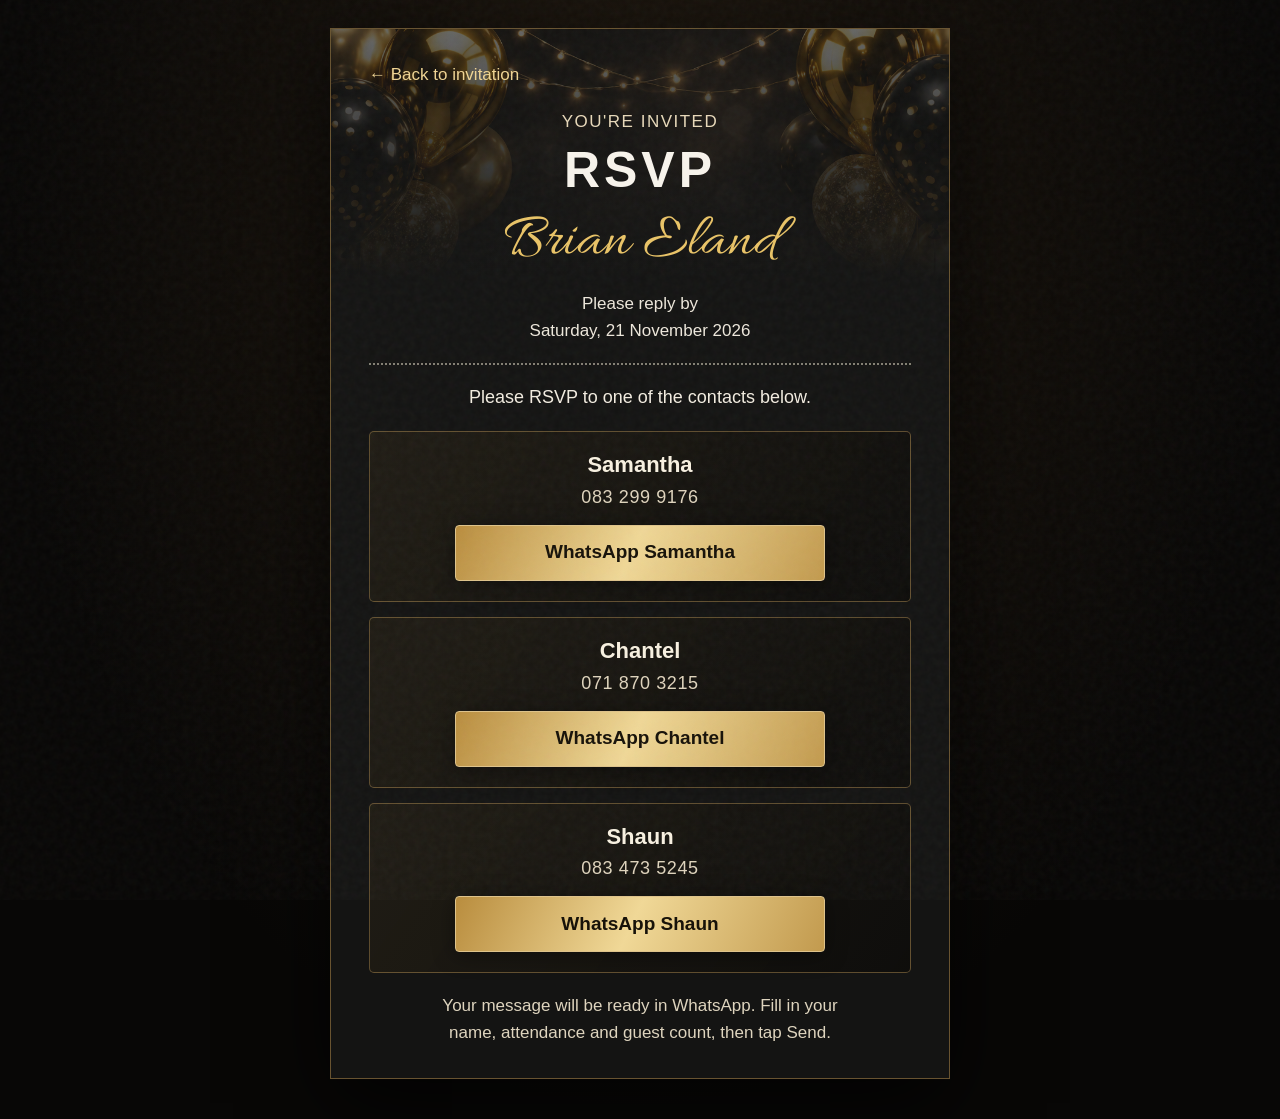
==== rsvp.html @ f73f11ce "Add RSVP page with three WhatsApp contacts" ====
<!doctype html>
<html lang="en">
<head><meta charset="utf-8"><meta name="viewport" content="width=device-width, initial-scale=1"><meta name="theme-color" content="#080706"><meta name="robots" content="noindex,nofollow"><meta name="description" content="RSVP to Brian's invitation."><title>RSVP | Brian Eland</title><link rel="preload" href="allura.ttf" as="font" type="font/ttf" crossorigin><link rel="stylesheet" href="style.css"><link rel="stylesheet" href="rsvp.css"></head>
<body class="rsvp-page"><div class="grain" aria-hidden="true"></div>
<main class="rsvp-main"><article class="rsvp-card" aria-labelledby="rsvpPageTitle">
<a class="rsvp-back" href="index.html#inviteTitle">&larr; Back to invitation</a>
<p class="rsvp-kicker">YOU'RE INVITED</p><h1 id="rsvpPageTitle">RSVP</h1><p class="rsvp-event">Brian Eland</p>
<p class="rsvp-deadline">Please reply by<br><time datetime="2026-11-21">Saturday, 21 November 2026</time></p>
<p class="rsvp-help">Please RSVP to one of the contacts below.</p>
<div class="rsvp-contact-list"><article class="rsvp-contact"><h2 class="rsvp-contact-name">Samantha</h2><span class="rsvp-contact-phone">083 299 9176</span><a class="whatsapp-button" href="https://wa.me/27832999176?text=Hi%20Samantha%2C%20I'd%20like%20to%20RSVP%20for%20Brian%20Eland's%2070th%20birthday%20on%205%20December%202026.%0A%0AName%3A%20%0AAttending%20(yes%2Fno)%3A%20%0ANumber%20attending%3A%20" target="_blank" rel="noopener noreferrer" aria-label="RSVP to Samantha on WhatsApp">WhatsApp Samantha</a></article>
<article class="rsvp-contact"><h2 class="rsvp-contact-name">Chantel</h2><span class="rsvp-contact-phone">071 870 3215</span><a class="whatsapp-button" href="https://wa.me/27718703215?text=Hi%20Chantel%2C%20I'd%20like%20to%20RSVP%20for%20Brian%20Eland's%2070th%20birthday%20on%205%20December%202026.%0A%0AName%3A%20%0AAttending%20(yes%2Fno)%3A%20%0ANumber%20attending%3A%20" target="_blank" rel="noopener noreferrer" aria-label="RSVP to Chantel on WhatsApp">WhatsApp Chantel</a></article>
<article class="rsvp-contact"><h2 class="rsvp-contact-name">Shaun</h2><span class="rsvp-contact-phone">083 473 5245</span><a class="whatsapp-button" href="https://wa.me/27834735245?text=Hi%20Shaun%2C%20I'd%20like%20to%20RSVP%20for%20Brian%20Eland's%2070th%20birthday%20on%205%20December%202026.%0A%0AName%3A%20%0AAttending%20(yes%2Fno)%3A%20%0ANumber%20attending%3A%20" target="_blank" rel="noopener noreferrer" aria-label="RSVP to Shaun on WhatsApp">WhatsApp Shaun</a></article></div>
<p class="rsvp-message-note">Your message will be ready in WhatsApp. Fill in your name, attendance and guest count, then tap Send.</p>
</article></main></body></html>
---- style.css ----
:root{color-scheme:dark;--paper:#f9f6ef;--muted:#dad1bd;--gold:#e9d39e;--line:#806f46;--seal-size:clamp(76px,13vw,108px)}
*{box-sizing:border-box}html{scroll-behavior:auto}body{margin:0;background:#050608;color:var(--paper);font:18px/1.55 Arial,Helvetica,sans-serif;overflow-x:hidden}.opening-active{overflow:hidden}button,a{-webkit-tap-highlight-color:transparent}button{font:inherit;cursor:pointer}a{color:inherit}button:focus-visible,a:focus-visible,[role=button]:focus-visible{outline:3px solid #fff2d4;outline-offset:7px}[hidden]{display:none!important}.grain{position:fixed;inset:0;z-index:30;pointer-events:none;opacity:.09;background-image:url("data:image/svg+xml,%3Csvg viewBox='0 0 160 160' xmlns='http://www.w3.org/2000/svg'%3E%3Cfilter id='n'%3E%3CfeTurbulence type='fractalNoise' baseFrequency='.85' numOctaves='3' stitchTiles='stitch'/%3E%3C/filter%3E%3Crect width='100%25' height='100%25' filter='url(%23n)' opacity='.45'/%3E%3C/svg%3E")}
/* Keep the floating stationery and wax-seal reveal. */
.opening{position:fixed;inset:0;z-index:40;display:flex;flex-direction:column;align-items:center;justify-content:center;gap:clamp(48px,9vh,95px);background:radial-gradient(ellipse at 50% 45%,#3b2e1077,transparent 58%),#030405;overflow:hidden;transition:opacity .65s ease}.opening.gone{opacity:0;pointer-events:none}.envelope-scene{position:relative;width:min(88vw,800px,100svh);aspect-ratio:1.65;perspective:1300px;cursor:pointer;filter:drop-shadow(0 36px 35px #000000cc);animation:envelope-float 5s ease-in-out infinite}.envelope-scene.is-hovered{filter:drop-shadow(0 45px 34px #000000cc) drop-shadow(0 0 17px #c8aa6438)}
@keyframes envelope-float{50%{transform:translateY(-14px) rotate(-1deg)}}
.envelope{position:absolute;inset:0;border:1px solid #71613c;background:linear-gradient(145deg,#1b1914,#050608 75%);box-shadow:inset 0 0 0 5px #0e0c09,inset 0 0 0 6px #c8aa6440;transform:translate3d(0,var(--lift-y,0),0) rotateX(var(--tilt-x,0)) rotateY(var(--tilt-y,0));transition:transform .35s cubic-bezier(.2,.8,.2,1)}.envelope:before,.envelope:after{content:"";position:absolute;inset:12px;border:1px solid #c8aa6438;pointer-events:none}.envelope:after{inset:22px;border-color:#c8aa6414}.flap{position:absolute;top:-1px;left:-1px;width:calc(100% + 2px);height:57%;transform-origin:top center;transform-style:preserve-3d;z-index:5;clip-path:polygon(0 0,100% 0,50% 100%);background:linear-gradient(170deg,#302b20,#0e0d0a 70%);border-top:1px solid #947f4d;transition:transform 1.5s cubic-bezier(.2,.8,.16,1),z-index 0s .6s}.front-left,.front-right{position:absolute;bottom:0;width:50%;height:100%;z-index:6;background:linear-gradient(140deg,#1c1a14,#030405);border-top:1px solid #c8aa6448}.front-left{left:0;clip-path:polygon(0 0,100% 53%,100% 100%,0 100%)}.front-right{right:0;clip-path:polygon(0 53%,100% 0,100% 100%,0 100%)}.letter-slip{position:absolute;left:10%;bottom:8%;width:80%;height:82%;z-index:2;display:flex;flex-direction:column;justify-content:flex-start;align-items:center;padding:10% 5%;gap:18px;background:linear-gradient(100deg,#c3b9a0,#f6f2e8 15%,#e5dcc8 82%,#b4a789);color:#392e15;box-shadow:0 0 0 1px #b4a175,0 18px 18px #00000066;transition:transform 1.65s cubic-bezier(.18,.8,.2,1) .65s;font-family:Georgia,serif}.letter-slip span{font-size:clamp(.55rem,1.6vw,.8rem);letter-spacing:.17em}.letter-slip strong{font-weight:400;font-size:clamp(2rem,6vw,4rem);letter-spacing:.08em}.letter-slip small{font-size:clamp(.7rem,2vw,1rem);font-style:italic}
.seal,.seal-piece{position:absolute;left:50%;top:48%;transform:translate(-50%,-50%);width:var(--seal-size);height:var(--seal-size);display:grid;place-items:center;border-radius:50%;border:3px solid #30250a;background:radial-gradient(circle at 35% 28%,#c5a14d,#87671b 43%,#46340a 75%);color:#fff4db;box-shadow:0 3px 1px #0f0e0b,0 7px 11px #000000aa,inset 0 0 0 3px #f8eac838;font:clamp(1.2rem,3vw,1.7rem) Georgia,serif;pointer-events:none}.seal{z-index:9}.seal:after{content:"";position:absolute;inset:7px;border:1px dashed #f8eac873;border-radius:50%}.seal-piece{z-index:10;opacity:0}.seal-piece.left{clip-path:polygon(0 0,58% 0,43% 30%,55% 50%,41% 72%,50% 100%,0 100%);--split-x:-110px;--split-y:70px;--split-angle:-48deg}.seal-piece.right{clip-path:polygon(58% 0,100% 0,100% 100%,50% 100%,41% 72%,55% 50%,43% 30%);--split-x:110px;--split-y:95px;--split-angle:52deg}.envelope-scene.cutting{animation:guest-camera 4.7s cubic-bezier(.2,.7,.2,1) forwards}@keyframes guest-camera{0%{transform:scale(1)}28%{transform:scale(1.1) rotate(-2deg)}62%{transform:scale(1.2) translateY(8%)}100%{transform:scale(1.3) translateY(12%)}}.cutting .seal{animation:seal-impact .25s 1.05s forwards}@keyframes seal-impact{0%{opacity:1;transform:translate(-50%,-50%) scale(1)}40%{opacity:1;transform:translate(-50%,-50%) scale(1.18)}100%{opacity:0}}.cutting .seal-piece{animation:seal-split 1.3s 1.12s ease-out both}@keyframes seal-split{0%{opacity:0;transform:translate(-50%,-50%)}8%{opacity:1}65%{opacity:1}100%{opacity:0;transform:translate(calc(-50% + var(--split-x)),calc(-50% + var(--split-y))) rotate(var(--split-angle))}}
.letter-opener{position:absolute;z-index:15;left:50%;top:48%;width:clamp(230px,48vw,440px);height:auto;aspect-ratio:380/70;transform-origin:0 50%;filter:drop-shadow(0 10px 8px #00000099);pointer-events:none;opacity:0}.letter-opener svg{display:block;width:100%;height:100%;overflow:visible}.cutting .letter-opener{animation:blade-sweep 2.5s cubic-bezier(.36,.05,.32,1) both}@keyframes blade-sweep{0%{opacity:0;transform:translate(45vw,-40vh) rotate(-48deg)}16%{opacity:1}42%{opacity:1;transform:translate(0,-50%) rotate(-32deg)}54%{opacity:1;transform:translate(-22px,0) rotate(-26deg)}76%{opacity:1}100%{opacity:0;transform:translate(-70vw,40vh) rotate(-12deg)}}.wax-fleck{position:absolute;z-index:12;left:50%;top:48%;width:16px;height:11px;background:#a27d28;border-radius:50%;opacity:0;pointer-events:none}.cutting .wax-fleck{animation:wax-fleck 1.45s 1.08s ease-out both}.cutting .wax-fleck.two,.cutting .wax-fleck.three{animation-delay:1.12s}.wax-fleck.one{--wx:-160px;--wy:-100px}.wax-fleck.two{--wx:170px;--wy:-80px}.wax-fleck.three{--wx:70px;--wy:150px}@keyframes wax-fleck{0%{opacity:0;transform:translate(0,0) scale(.35)}20%{opacity:1}100%{opacity:0;transform:translate(var(--wx),var(--wy)) rotate(100deg) scale(.6)}}.opened .flap{transform:rotateX(-168deg);z-index:1}.opened .letter-slip{transform:translateY(-72%) rotate(-3deg)}.open-button{border:1px solid #d5c08e;border-radius:4px;background:#f0dcae;color:#181510;font-size:19px;font-weight:600;padding:14px 32px;min-height:54px;position:relative;z-index:20}.open-button:hover{background:#fff2d3}.opening.is-playing .open-button{opacity:0;pointer-events:none}

@font-face{font-family:Allura;src:url('allura.ttf') format('truetype');font-weight:400;font-style:normal;font-display:swap}
:root{--paper:#f6f3ec;--muted:#d4cbbb;--gold:#e5c06e;--line:#ac8950}
body{background:#080706;color:var(--paper)}
.opening{background:radial-gradient(ellipse at 50% 45%,#5a401c66,transparent 60%),#050504;isolation:isolate}
.opening:before{content:"";position:absolute;inset:0;z-index:-1;pointer-events:none;background:linear-gradient(#0007,#000b),url('balloons-gold.png') center top/cover no-repeat;opacity:.6}
.envelope{background:linear-gradient(145deg,#1a1813,#070706 75%);border-color:#94773c;box-shadow:inset 0 0 0 5px #11100d,inset 0 0 0 6px #bd955650}
.flap{background:linear-gradient(170deg,#2b261c,#0b0a08 70%);border-top-color:#ad8b4c}
.front-left,.front-right{background:linear-gradient(140deg,#1b1811,#050505)}
.seal,.seal-piece{background:radial-gradient(circle at 35% 28%,#efd692,#bd8d38 43%,#644619 78%);color:#31210a;border-color:#74501b;box-shadow:0 3px 1px #241b0b,0 7px 11px #000a,inset 0 0 0 3px #fff1bf66}
.seal:after{border-color:#67491f99}.open-button{background:linear-gradient(115deg,#b98d3e,#f0d897 48%,#c29a4e);color:#171209;border-color:#dec38b;box-shadow:0 3px 25px #0008;min-height:54px}.open-button:hover{background:#f6df9f}
main{min-height:100svh;padding:30px 20px 38px;background:radial-gradient(ellipse at 50% 30%,#49351c44,transparent 65%),#080706}
.invite{position:relative;isolation:isolate;width:min(100%,620px);margin:auto;padding:174px 49px 28px;background:#141413;box-shadow:0 24px 80px #000c,0 0 0 1px #b48d4c65;animation:arrive .7s ease both;text-align:center}
.invite:before{content:"";position:absolute;inset:0 0 auto;aspect-ratio:2/3;z-index:-2;pointer-events:none;background:url('balloons-gold.png') center top/100% auto no-repeat;mask-image:linear-gradient(#000 0%,#000 76%,transparent 100%)}
.invite:after{content:"";position:absolute;inset:0;z-index:-1;pointer-events:none;background:linear-gradient(transparent 60%,#14141399 100%)}
.party-heading p{margin:0}.join-us{font-size:13px;line-height:1.4;letter-spacing:2px;color:#f5f3ef;text-shadow:0 2px 12px #000}
h1{font-weight:700;line-height:1;margin:10px 0 0;position:relative;white-space:nowrap}
.age{display:inline-block;font-family:Arial,Helvetica,sans-serif;font-weight:800;font-size:165px;line-height:.95;letter-spacing:-8px;padding-right:5px;color:#e6c36f;background:#d4ac58 url('gold-glitter.svg') center/105px 105px;background-clip:text;-webkit-background-clip:text;-webkit-text-fill-color:transparent;filter:drop-shadow(0 2px 2px #0008)}
h1 sup{font-size:37px;font-weight:700;position:relative;vertical-align:top;top:8px;letter-spacing:-1px;margin-left:3px;color:#f9f9f7}
.party-title{display:block;font:700 37px/1.2 Arial,Helvetica,sans-serif;letter-spacing:4px;color:#fff;margin:7px -10px 0;text-shadow:0 2px 5px #000a}
.celebrating{font-size:12px;line-height:1.5;letter-spacing:2px;padding-top:12px;color:#e9e5dd}
.full-name{font:400 67px/1.1 Allura,'Brush Script MT',cursive;color:#eac467;text-shadow:0 2px 2px #000b;white-space:nowrap;padding:2px 0 12px;margin-inline:-18px!important}
.party-details{display:grid;grid-template-columns:.92fr 1.3fr;align-items:center;gap:20px;border-top:2px dotted #ded7c1b3;padding:18px 0 13px}
.date-block{border-right:1px dotted #d6c79fa6;padding:2px 20px 5px 0}.date-block time{display:flex;flex-direction:column;gap:3px}
.weekday{font-size:17px;letter-spacing:2px;line-height:1.6}.date-block strong{font-size:24px;letter-spacing:.8px;line-height:1.5}.year{font-size:19px;letter-spacing:3px}
.party-time{display:block;font:400 48px/1.05 Allura,'Brush Script MT',cursive;color:#efc96a}.venue{font-size:19px;line-height:1.45;margin:6px 0 0}.venue a{display:inline-flex;align-items:center;justify-content:center;min-height:48px;text-decoration:none}.venue a:hover{text-decoration:underline;text-underline-offset:5px}
.dress{padding:3px 0 17px;border-bottom:2px dotted #ded7c1b3}.dress p{margin:0}.detail-label{font-size:12px;letter-spacing:2px;color:#d6cfc0}.dress-name{font-size:20px;line-height:1.6}.dress-colours{font-size:17px;color:#ddd6c8;line-height:1.5}
.rsvp{padding-top:18px}h2{font:400 17px/1.5 Arial,Helvetica,sans-serif;margin:0;color:#eee8dc}h2 time{white-space:nowrap}.phone{display:inline-flex;align-items:center;justify-content:center;min-height:48px;font-size:25px;letter-spacing:2px;font-weight:600;text-decoration:none;color:#efd28b;margin-top:2px}.phone:hover{text-decoration:underline;text-underline-offset:6px}.sr-only{position:absolute;width:1px;height:1px;padding:0;margin:-1px;overflow:hidden;clip:rect(0,0,0,0);white-space:nowrap;border:0}
@keyframes arrive{from{opacity:0;transform:translateY(12px)}to{opacity:1;transform:none}}
@media(max-width:650px){main{padding:16px 12px 22px}.invite{padding:clamp(105px,26vw,155px) 29px 23px}.join-us{font-size:11px;letter-spacing:1.4px}.age{font-size:clamp(112px,28vw,155px);letter-spacing:-6px}h1 sup{font-size:29px;top:5px}.party-title{font-size:clamp(23px,6vw,34px);letter-spacing:2.5px;margin-top:8px}.celebrating{font-size:11px;padding-top:12px}.full-name{font-size:clamp(39px,10vw,61px);padding:4px 0 12px;margin-inline:-14px!important}.party-details{gap:13px;padding-top:16px;grid-template-columns:.92fr 1.3fr}.date-block{padding-right:13px}.weekday{font-size:14px;letter-spacing:1.2px}.date-block strong{font-size:18px;letter-spacing:.2px}.year{font-size:17px;letter-spacing:2px}.party-time{font-size:39px}.venue{font-size:17px;line-height:1.4;margin-top:5px}.dress-name{font-size:19px}.dress-colours{font-size:16px}.detail-label{font-size:11px}.dress{padding-bottom:14px}h2{font-size:16px}.rsvp{padding-top:13px}.phone{font-size:23px;letter-spacing:1.6px}.letter-slip{gap:10px}.envelope-scene{width:min(90vw,105svh)}}
@media(max-width:350px){.invite{padding-inline:22px}.full-name{font-size:36px}.join-us{font-size:10px}.party-title{font-size:22px}.party-details{gap:10px}.date-block{padding-right:10px}.weekday{font-size:13px}.date-block strong{font-size:16px}.venue{font-size:16px}h2{font-size:15px}}
@media(prefers-reduced-motion:reduce){*,*:before,*:after{animation:none!important;transition:none!important}.letter-opener,.seal-piece,.wax-fleck{display:none!important}.invite{opacity:1;transform:none}}

/* Separate the original balloon artwork into moving corners and a still centre. */
.invite:before{display:none}
.celebration-art{position:absolute;inset:0 0 auto;aspect-ratio:2/3;z-index:-2;pointer-events:none;overflow:hidden;mask-image:linear-gradient(#000 0%,#000 76%,transparent 100%)}
.art-base,.balloon-group{position:absolute;inset:0;background:url('balloons-gold.png') center top/100% auto no-repeat}
.art-base{mask-image:linear-gradient(90deg,transparent 27%,#000 33%,#000 67%,transparent 73%),linear-gradient(transparent 27%,#000 35%);mask-composite:add}
.balloon-group{will-change:transform}
.balloons-left{clip-path:polygon(0 0,39% 0,36% 45%,0 48%);transform-origin:17% 8%;animation:balloon-sway-left 7.4s ease-in-out infinite}
.balloons-right{clip-path:polygon(61% 0,100% 0,100% 48%,64% 45%);transform-origin:84% 7%;animation:balloon-sway-right 8.7s -2.4s ease-in-out infinite}
@keyframes balloon-sway-left{0%,100%{transform:translate3d(-1px,2px,0) rotate(-.8deg)}50%{transform:translate3d(4px,-7px,0) rotate(1.1deg)}}
@keyframes balloon-sway-right{0%,100%{transform:translate3d(1px,-2px,0) rotate(.8deg)}50%{transform:translate3d(-4px,6px,0) rotate(-1.1deg)}}
.fairy-lights{position:absolute;inset:0;pointer-events:none}
.fairy-lights i{position:absolute;left:var(--x);top:var(--y);width:4px;height:4px;border-radius:50%;background:#fff7d9;box-shadow:0 0 8px 3px #fbd27c80,0 0 19px 8px #dca83f24;animation:fairy-twinkle 3.7s var(--delay) ease-in-out infinite}
@keyframes fairy-twinkle{0%,100%{opacity:.3;transform:scale(.8)}50%{opacity:.9;transform:scale(1.3)}}
.opening:before{animation:opening-glow 9s ease-in-out infinite}
@keyframes opening-glow{0%,100%{opacity:.42}50%{opacity:.65}}
.seal:before{content:"";position:absolute;inset:-13px;border-radius:50%;background:radial-gradient(circle,transparent 48%,#e9be632a 65%,transparent 74%);animation:seal-halo 4.8s ease-in-out infinite}
@keyframes seal-halo{0%,100%{opacity:.4;transform:scale(.95)}50%{opacity:.9;transform:scale(1.14)}}
.age{background-image:linear-gradient(115deg,transparent 34%,#fff4c5b3 49%,transparent 64%),url('gold-glitter.svg');background-size:280% 100%,105px 105px;background-position:160% 0,0 0;animation:gold-sheen 7.5s ease-in-out infinite}
@keyframes gold-sheen{0%,30%{background-position:160% 0,0 0}65%,100%{background-position:-90% 0,0 0}}
.invitation-open .join-us{animation:soft-premiere 1s .08s ease both}
.invitation-open h1{animation:number-premiere 1.55s cubic-bezier(.16,.8,.2,1) both}
.invitation-open .full-name{animation:soft-premiere 1.3s .28s ease both}
.invitation-open .celebrating{animation:soft-premiere 1s .2s ease both}
.invitation-open .party-details{animation:soft-premiere 1.15s .45s ease both}
.invitation-open .dress{animation:soft-premiere 1.15s .6s ease both}
.invitation-open .rsvp{animation:soft-premiere 1.15s .75s ease both}
.intro-complete .join-us,.intro-complete h1,.intro-complete .full-name,.intro-complete .celebrating,.intro-complete .party-details,.intro-complete .dress,.intro-complete .rsvp{animation:none!important}
@keyframes number-premiere{from{opacity:0;transform:translateY(22px) scale(1.16)}to{opacity:1;transform:none}}
@keyframes soft-premiere{from{opacity:0;transform:translateY(16px)}to{opacity:1;transform:none}}
#goldDust{position:fixed;inset:0;z-index:45;width:100%;height:100%;pointer-events:none;opacity:.85}
.motion-control{position:fixed;z-index:70;right:max(12px,env(safe-area-inset-right));bottom:max(12px,env(safe-area-inset-bottom));min-height:44px;padding:9px 15px;font:15px/1.4 Arial,Helvetica,sans-serif;color:#f0d594;background:#0d0c09ed;border:1px solid #b7924a80;border-radius:4px;box-shadow:0 3px 15px #0007}
.motion-control:hover{background:#282014}.motion-paused *,.motion-paused *:before,.motion-paused *:after{animation:none!important;transition:none!important}.motion-paused #goldDust{display:none}
@media(max-width:650px){main{padding-bottom:70px}.motion-control{font-size:14px;padding:9px 12px}}
@media(prefers-reduced-motion:reduce){#goldDust,.motion-control{display:none!important}.balloon-group{will-change:auto}.invite h1,.invite .join-us,.invite .full-name,.invite .celebrating,.invite .party-details,.invite .dress,.invite .rsvp{animation:none!important;opacity:1;transform:none}}

.countdown{padding:17px 0 19px;border-bottom:2px dotted #ded7c1b3}
.countdown-label{margin:0 0 12px;font:12px/1.6 Arial,Helvetica,sans-serif;letter-spacing:1.8px;color:#e6d4ab}
.countdown-numbers{display:grid;grid-template-columns:repeat(4,minmax(0,1fr));gap:10px;max-width:400px;margin:auto}
.countdown-numbers span{display:flex;flex-direction:column;gap:5px;padding:8px 3px 6px;background:#0a090680;border:1px solid #ad8b4a66;border-radius:3px}
.countdown-numbers strong{font:400 36px/1.1 Georgia,serif;font-variant-numeric:tabular-nums;color:#f0d38b}
.countdown-numbers small{font:11px/1.5 Arial,Helvetica,sans-serif;letter-spacing:1px;color:#ece5d5}
@media(max-width:650px){.countdown{padding:15px 0 17px}.countdown-label{font-size:10px;letter-spacing:1.2px}.countdown-numbers{gap:7px}.countdown-numbers strong{font-size:29px}.countdown-numbers small{font-size:9px;letter-spacing:.6px}}
---- rsvp.css ----
.rsvp-button,.whatsapp-button{display:inline-flex;align-items:center;justify-content:center;gap:10px;min-height:56px;padding:13px 24px;border:1px solid #dec38b;border-radius:4px;background:linear-gradient(115deg,#b98d3e,#f0d897 48%,#c29a4e);color:#171209;font:600 19px/1.4 Arial,Helvetica,sans-serif;text-align:center;text-decoration:none;box-shadow:0 3px 22px #0006}
.rsvp-button{min-width:190px;margin-top:16px}
.rsvp-button:hover,.whatsapp-button:hover{background:#f6df9f}
.rsvp-page{min-height:100svh;background:#080706}
.rsvp-page .rsvp-main{min-height:100svh;padding:28px 20px 40px;background:radial-gradient(ellipse at 50% 20%,#49351c55,transparent 70%),#080706}
.rsvp-card{position:relative;isolation:isolate;width:min(100%,620px);margin:auto;padding:22px 38px 32px;border:1px solid #b48d4c85;background:#141413;box-shadow:0 24px 80px #000b;text-align:center;overflow:hidden}
.rsvp-card:before{content:"";position:absolute;inset:0 0 auto;height:250px;z-index:-1;pointer-events:none;background:linear-gradient(#141413a6,#141413dd 60%,#141413),url('balloons-gold.png') center top/100% auto no-repeat}
.rsvp-back{display:flex;align-items:center;width:max-content;max-width:100%;min-height:48px;margin-bottom:10px;color:#f0d594;font:400 17px/1.5 Arial,Helvetica,sans-serif;text-align:left;text-decoration:none;text-underline-offset:5px}
.rsvp-back:hover{text-decoration:underline}
.rsvp-kicker{margin:5px 0 5px;color:#e8d9ba;font:400 17px/1.5 Arial,Helvetica,sans-serif;letter-spacing:1.5px}
#rsvpPageTitle{margin:0;color:#f8f4ec;font:700 clamp(38px,9vw,50px)/1.2 Arial,Helvetica,sans-serif;letter-spacing:4px;white-space:normal}
.rsvp-event{margin:7px 0 13px;color:#eac467;font:400 clamp(45px,10vw,61px)/1.15 Allura,'Brush Script MT',cursive;overflow-wrap:anywhere}
.rsvp-deadline{margin:0;padding:0 0 19px;border-bottom:2px dotted #ded7c18c;color:#eee8dc;font:400 17px/1.6 Arial,Helvetica,sans-serif}
.rsvp-deadline time{display:inline-block}
.rsvp-help{max-width:440px;margin:19px auto;color:#f3ede1;font:400 18px/1.55 Arial,Helvetica,sans-serif}
.rsvp-contact-list{display:grid;gap:15px;margin:0;padding:0}
.rsvp-contact{min-width:0;padding:18px 20px 20px;border:1px solid #ac895080;border-radius:5px;background:linear-gradient(125deg,#29231799,#0d0c0acc)}
.rsvp-contact-name{margin:0;color:#f8f1e1;font:600 22px/1.4 Arial,Helvetica,sans-serif;overflow-wrap:anywhere}
.rsvp-contact-phone{display:block;margin:3px 0 14px;color:#dfd4bd;font:400 18px/1.5 Arial,Helvetica,sans-serif;font-variant-numeric:tabular-nums;letter-spacing:.6px}
.whatsapp-button{width:100%;max-width:370px}
.whatsapp-icon{flex:none;width:24px;height:24px;fill:currentColor}
.rsvp-message-note{max-width:440px;margin:20px auto 0;color:#ded4be;font:400 17px/1.55 Arial,Helvetica,sans-serif}
@media(max-width:650px){.rsvp-page .rsvp-main{padding:14px 12px 28px}.rsvp-card{padding:16px 23px 25px}.rsvp-kicker{letter-spacing:1px}.rsvp-contact{padding:16px}.rsvp-help{margin-block:17px}.rsvp-button{width:100%;max-width:280px}}
@media(max-width:350px){.rsvp-card{padding-inline:17px}.rsvp-contact{padding:15px 12px}.whatsapp-button{padding-inline:12px;font-size:18px}.rsvp-event{font-size:43px}.rsvp-contact-name{font-size:21px}}
@media(prefers-reduced-motion:reduce){.rsvp-button,.whatsapp-button,.rsvp-card{animation:none;transition:none}}
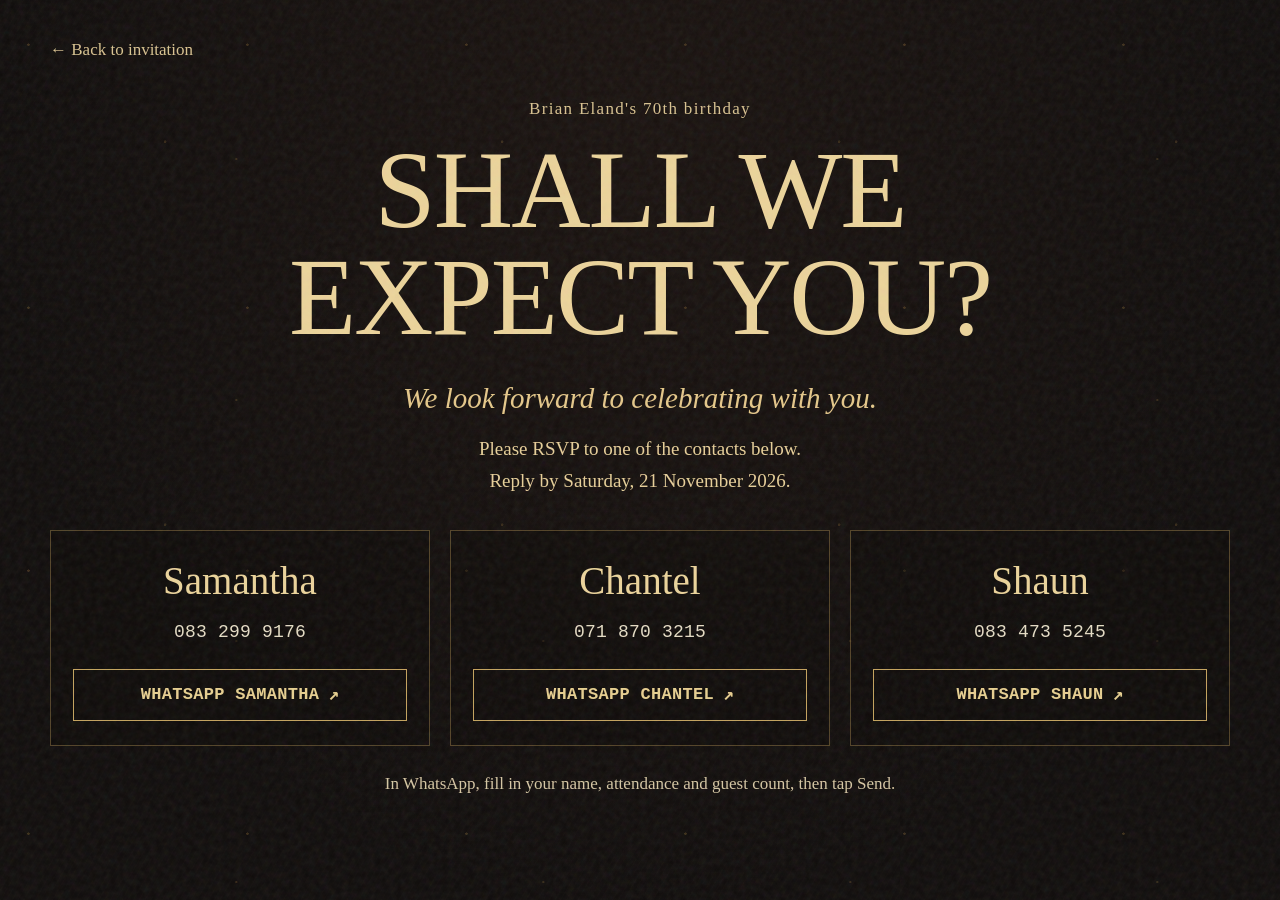
==== commit 4592f978: "Blend invitation backdrop and restyle RSVP to reference" ====
--- a/rsvp.html
+++ b/rsvp.html
@@ -1,14 +1,16 @@
 <!doctype html>
 <html lang="en">
-<head><meta charset="utf-8"><meta name="viewport" content="width=device-width, initial-scale=1"><meta name="theme-color" content="#080706"><meta name="robots" content="noindex,nofollow"><meta name="description" content="RSVP to Brian's invitation."><title>RSVP | Brian Eland</title><link rel="preload" href="allura.ttf" as="font" type="font/ttf" crossorigin><link rel="stylesheet" href="style.css"><link rel="stylesheet" href="rsvp.css"></head>
+<head><meta charset="utf-8"><meta name="viewport" content="width=device-width, initial-scale=1"><meta name="theme-color" content="#080706"><meta name="robots" content="noindex,nofollow"><meta name="description" content="RSVP to Brian's invitation."><title>RSVP | Brian Eland</title><link rel="stylesheet" href="style.css?v=20261110-look2"><link rel="stylesheet" href="rsvp.css?v=20261110-look2"></head>
 <body class="rsvp-page"><div class="grain" aria-hidden="true"></div>
 <main class="rsvp-main"><article class="rsvp-card" aria-labelledby="rsvpPageTitle">
 <a class="rsvp-back" href="index.html#inviteTitle">&larr; Back to invitation</a>
-<p class="rsvp-kicker">YOU'RE INVITED</p><h1 id="rsvpPageTitle">RSVP</h1><p class="rsvp-event">Brian Eland</p>
-<p class="rsvp-deadline">Please reply by<br><time datetime="2026-11-21">Saturday, 21 November 2026</time></p>
+<p class="rsvp-event">Brian Eland's 70th birthday</p>
+<h1 id="rsvpPageTitle">SHALL WE<br>EXPECT YOU?</h1>
+<p class="rsvp-subtitle">We look forward to celebrating with you.</p>
 <p class="rsvp-help">Please RSVP to one of the contacts below.</p>
-<div class="rsvp-contact-list"><article class="rsvp-contact"><h2 class="rsvp-contact-name">Samantha</h2><span class="rsvp-contact-phone">083 299 9176</span><a class="whatsapp-button" href="https://wa.me/27832999176?text=Hi%20Samantha%2C%20I'd%20like%20to%20RSVP%20for%20Brian%20Eland's%2070th%20birthday%20on%205%20December%202026.%0A%0AName%3A%20%0AAttending%20(yes%2Fno)%3A%20%0ANumber%20attending%3A%20" target="_blank" rel="noopener noreferrer" aria-label="RSVP to Samantha on WhatsApp">WhatsApp Samantha</a></article>
-<article class="rsvp-contact"><h2 class="rsvp-contact-name">Chantel</h2><span class="rsvp-contact-phone">071 870 3215</span><a class="whatsapp-button" href="https://wa.me/27718703215?text=Hi%20Chantel%2C%20I'd%20like%20to%20RSVP%20for%20Brian%20Eland's%2070th%20birthday%20on%205%20December%202026.%0A%0AName%3A%20%0AAttending%20(yes%2Fno)%3A%20%0ANumber%20attending%3A%20" target="_blank" rel="noopener noreferrer" aria-label="RSVP to Chantel on WhatsApp">WhatsApp Chantel</a></article>
-<article class="rsvp-contact"><h2 class="rsvp-contact-name">Shaun</h2><span class="rsvp-contact-phone">083 473 5245</span><a class="whatsapp-button" href="https://wa.me/27834735245?text=Hi%20Shaun%2C%20I'd%20like%20to%20RSVP%20for%20Brian%20Eland's%2070th%20birthday%20on%205%20December%202026.%0A%0AName%3A%20%0AAttending%20(yes%2Fno)%3A%20%0ANumber%20attending%3A%20" target="_blank" rel="noopener noreferrer" aria-label="RSVP to Shaun on WhatsApp">WhatsApp Shaun</a></article></div>
-<p class="rsvp-message-note">Your message will be ready in WhatsApp. Fill in your name, attendance and guest count, then tap Send.</p>
+<p class="rsvp-deadline">Reply by <time datetime="2026-11-21">Saturday, 21 November 2026</time>.</p>
+<div class="rsvp-contact-list"><article class="rsvp-contact"><h2 class="rsvp-contact-name">Samantha</h2><span class="rsvp-contact-phone">083 299 9176</span><a class="whatsapp-button" href="https://wa.me/27832999176?text=Hi%20Samantha%2C%20I'd%20like%20to%20RSVP%20for%20Brian%20Eland's%2070th%20birthday%20on%205%20December%202026.%0A%0AName%3A%20%0AAttending%20(yes%2Fno)%3A%20%0ANumber%20attending%3A%20" target="_blank" rel="noopener noreferrer" aria-label="RSVP to Samantha on WhatsApp">WhatsApp Samantha <span aria-hidden="true">&#8599;</span></a></article>
+<article class="rsvp-contact"><h2 class="rsvp-contact-name">Chantel</h2><span class="rsvp-contact-phone">071 870 3215</span><a class="whatsapp-button" href="https://wa.me/27718703215?text=Hi%20Chantel%2C%20I'd%20like%20to%20RSVP%20for%20Brian%20Eland's%2070th%20birthday%20on%205%20December%202026.%0A%0AName%3A%20%0AAttending%20(yes%2Fno)%3A%20%0ANumber%20attending%3A%20" target="_blank" rel="noopener noreferrer" aria-label="RSVP to Chantel on WhatsApp">WhatsApp Chantel <span aria-hidden="true">&#8599;</span></a></article>
+<article class="rsvp-contact"><h2 class="rsvp-contact-name">Shaun</h2><span class="rsvp-contact-phone">083 473 5245</span><a class="whatsapp-button" href="https://wa.me/27834735245?text=Hi%20Shaun%2C%20I'd%20like%20to%20RSVP%20for%20Brian%20Eland's%2070th%20birthday%20on%205%20December%202026.%0A%0AName%3A%20%0AAttending%20(yes%2Fno)%3A%20%0ANumber%20attending%3A%20" target="_blank" rel="noopener noreferrer" aria-label="RSVP to Shaun on WhatsApp">WhatsApp Shaun <span aria-hidden="true">&#8599;</span></a></article></div>
+<p class="rsvp-message-note">In WhatsApp, fill in your name, attendance and guest count, then tap Send.</p>
 </article></main></body></html>
--- a/style.css
+++ b/style.css
@@ -17,12 +17,14 @@
 .front-left,.front-right{background:linear-gradient(140deg,#1b1811,#050505)}
 .seal,.seal-piece{background:radial-gradient(circle at 35% 28%,#efd692,#bd8d38 43%,#644619 78%);color:#31210a;border-color:#74501b;box-shadow:0 3px 1px #241b0b,0 7px 11px #000a,inset 0 0 0 3px #fff1bf66}
 .seal:after{border-color:#67491f99}.open-button{background:linear-gradient(115deg,#b98d3e,#f0d897 48%,#c29a4e);color:#171209;border-color:#dec38b;box-shadow:0 3px 25px #0008;min-height:54px}.open-button:hover{background:#f6df9f}
-main{min-height:100svh;padding:30px 20px 38px;background:radial-gradient(ellipse at 50% 30%,#49351c44,transparent 65%),#080706}
-.invite{position:relative;isolation:isolate;width:min(100%,620px);margin:auto;padding:174px 49px 28px;background:#141413;box-shadow:0 24px 80px #000c,0 0 0 1px #b48d4c65;animation:arrive .7s ease both;text-align:center}
+main{min-height:100svh;padding:30px 20px 38px;background:radial-gradient(ellipse at 50% 30%,#49351c33,transparent 65%),#080706}
+#main{overflow:hidden}
+.invite{position:relative;isolation:isolate;width:min(100%,620px);margin:auto;padding:174px 49px 28px;background:transparent;box-shadow:none;animation:arrive .7s ease both;text-align:center}
 .invite:before{content:"";position:absolute;inset:0 0 auto;aspect-ratio:2/3;z-index:-2;pointer-events:none;background:url('balloons-gold.png') center top/100% auto no-repeat;mask-image:linear-gradient(#000 0%,#000 76%,transparent 100%)}
-.invite:after{content:"";position:absolute;inset:0;z-index:-1;pointer-events:none;background:linear-gradient(transparent 60%,#14141399 100%)}
+.invite:after{display:none}
 .party-heading p{margin:0}.join-us{font-size:13px;line-height:1.4;letter-spacing:2px;color:#f5f3ef;text-shadow:0 2px 12px #000}
 h1{font-weight:700;line-height:1;margin:10px 0 0;position:relative;white-space:nowrap}
+#inviteTitle:focus{outline:none}
 .age{display:inline-block;font-family:Arial,Helvetica,sans-serif;font-weight:800;font-size:165px;line-height:.95;letter-spacing:-8px;padding-right:5px;color:#e6c36f;background:#d4ac58 url('gold-glitter.svg') center/105px 105px;background-clip:text;-webkit-background-clip:text;-webkit-text-fill-color:transparent;filter:drop-shadow(0 2px 2px #0008)}
 h1 sup{font-size:37px;font-weight:700;position:relative;vertical-align:top;top:8px;letter-spacing:-1px;margin-left:3px;color:#f9f9f7}
 .party-title{display:block;font:700 37px/1.2 Arial,Helvetica,sans-serif;letter-spacing:4px;color:#fff;margin:7px -10px 0;text-shadow:0 2px 5px #000a}
@@ -41,7 +43,7 @@
 
 /* Separate the original balloon artwork into moving corners and a still centre. */
 .invite:before{display:none}
-.celebration-art{position:absolute;inset:0 0 auto;aspect-ratio:2/3;z-index:-2;pointer-events:none;overflow:hidden;mask-image:linear-gradient(#000 0%,#000 76%,transparent 100%)}
+.celebration-art{position:absolute;top:-30px;left:50%;width:min(1120px,100vw);aspect-ratio:2/3;transform:translateX(-50%);z-index:-2;pointer-events:none;overflow:hidden;mask-image:linear-gradient(90deg,transparent,#000 7%,#000 93%,transparent),linear-gradient(180deg,transparent,#000 4%,#000 45%,transparent 92%);mask-composite:intersect}
 .art-base,.balloon-group{position:absolute;inset:0;background:url('balloons-gold.png') center top/100% auto no-repeat}
 .art-base{mask-image:linear-gradient(90deg,transparent 27%,#000 33%,#000 67%,transparent 73%),linear-gradient(transparent 27%,#000 35%);mask-composite:add}
 .balloon-group{will-change:transform}
@@ -71,7 +73,7 @@
 #goldDust{position:fixed;inset:0;z-index:45;width:100%;height:100%;pointer-events:none;opacity:.85}
 .motion-control{position:fixed;z-index:70;right:max(12px,env(safe-area-inset-right));bottom:max(12px,env(safe-area-inset-bottom));min-height:44px;padding:9px 15px;font:15px/1.4 Arial,Helvetica,sans-serif;color:#f0d594;background:#0d0c09ed;border:1px solid #b7924a80;border-radius:4px;box-shadow:0 3px 15px #0007}
 .motion-control:hover{background:#282014}.motion-paused *,.motion-paused *:before,.motion-paused *:after{animation:none!important;transition:none!important}.motion-paused #goldDust{display:none}
-@media(max-width:650px){main{padding-bottom:70px}.motion-control{font-size:14px;padding:9px 12px}}
+@media(max-width:650px){main{padding-bottom:70px}.motion-control{font-size:14px;padding:9px 12px}.invitation-open .motion-control{top:max(12px,env(safe-area-inset-top));bottom:auto}}
 @media(prefers-reduced-motion:reduce){#goldDust,.motion-control{display:none!important}.balloon-group{will-change:auto}.invite h1,.invite .join-us,.invite .full-name,.invite .celebrating,.invite .party-details,.invite .dress,.invite .rsvp{animation:none!important;opacity:1;transform:none}}
 
 .countdown{padding:17px 0 19px;border-bottom:2px dotted #ded7c1b3}
--- a/rsvp.css
+++ b/rsvp.css
@@ -1,25 +1,26 @@
-.rsvp-button,.whatsapp-button{display:inline-flex;align-items:center;justify-content:center;gap:10px;min-height:56px;padding:13px 24px;border:1px solid #dec38b;border-radius:4px;background:linear-gradient(115deg,#b98d3e,#f0d897 48%,#c29a4e);color:#171209;font:600 19px/1.4 Arial,Helvetica,sans-serif;text-align:center;text-decoration:none;box-shadow:0 3px 22px #0006}
+.rsvp-button,.whatsapp-button{display:inline-flex;align-items:center;justify-content:center;gap:9px;min-height:56px;padding:13px 22px;border:1px solid #c4a35e;border-radius:0;background:transparent;color:#e7cf90;font:600 17px/1.4 'Courier New',monospace;letter-spacing:1px;text-align:center;text-decoration:none;text-transform:uppercase}
 .rsvp-button{min-width:190px;margin-top:16px}
-.rsvp-button:hover,.whatsapp-button:hover{background:#f6df9f}
-.rsvp-page{min-height:100svh;background:#080706}
-.rsvp-page .rsvp-main{min-height:100svh;padding:28px 20px 40px;background:radial-gradient(ellipse at 50% 20%,#49351c55,transparent 70%),#080706}
-.rsvp-card{position:relative;isolation:isolate;width:min(100%,620px);margin:auto;padding:22px 38px 32px;border:1px solid #b48d4c85;background:#141413;box-shadow:0 24px 80px #000b;text-align:center;overflow:hidden}
-.rsvp-card:before{content:"";position:absolute;inset:0 0 auto;height:250px;z-index:-1;pointer-events:none;background:linear-gradient(#141413a6,#141413dd 60%,#141413),url('balloons-gold.png') center top/100% auto no-repeat}
-.rsvp-back{display:flex;align-items:center;width:max-content;max-width:100%;min-height:48px;margin-bottom:10px;color:#f0d594;font:400 17px/1.5 Arial,Helvetica,sans-serif;text-align:left;text-decoration:none;text-underline-offset:5px}
-.rsvp-back:hover{text-decoration:underline}
-.rsvp-kicker{margin:5px 0 5px;color:#e8d9ba;font:400 17px/1.5 Arial,Helvetica,sans-serif;letter-spacing:1.5px}
-#rsvpPageTitle{margin:0;color:#f8f4ec;font:700 clamp(38px,9vw,50px)/1.2 Arial,Helvetica,sans-serif;letter-spacing:4px;white-space:normal}
-.rsvp-event{margin:7px 0 13px;color:#eac467;font:400 clamp(45px,10vw,61px)/1.15 Allura,'Brush Script MT',cursive;overflow-wrap:anywhere}
-.rsvp-deadline{margin:0;padding:0 0 19px;border-bottom:2px dotted #ded7c18c;color:#eee8dc;font:400 17px/1.6 Arial,Helvetica,sans-serif}
-.rsvp-deadline time{display:inline-block}
-.rsvp-help{max-width:440px;margin:19px auto;color:#f3ede1;font:400 18px/1.55 Arial,Helvetica,sans-serif}
-.rsvp-contact-list{display:grid;gap:15px;margin:0;padding:0}
-.rsvp-contact{min-width:0;padding:18px 20px 20px;border:1px solid #ac895080;border-radius:5px;background:linear-gradient(125deg,#29231799,#0d0c0acc)}
-.rsvp-contact-name{margin:0;color:#f8f1e1;font:600 22px/1.4 Arial,Helvetica,sans-serif;overflow-wrap:anywhere}
-.rsvp-contact-phone{display:block;margin:3px 0 14px;color:#dfd4bd;font:400 18px/1.5 Arial,Helvetica,sans-serif;font-variant-numeric:tabular-nums;letter-spacing:.6px}
-.whatsapp-button{width:100%;max-width:370px}
-.whatsapp-icon{flex:none;width:24px;height:24px;fill:currentColor}
-.rsvp-message-note{max-width:440px;margin:20px auto 0;color:#ded4be;font:400 17px/1.55 Arial,Helvetica,sans-serif}
-@media(max-width:650px){.rsvp-page .rsvp-main{padding:14px 12px 28px}.rsvp-card{padding:16px 23px 25px}.rsvp-kicker{letter-spacing:1px}.rsvp-contact{padding:16px}.rsvp-help{margin-block:17px}.rsvp-button{width:100%;max-width:280px}}
-@media(max-width:350px){.rsvp-card{padding-inline:17px}.rsvp-contact{padding:15px 12px}.whatsapp-button{padding-inline:12px;font-size:18px}.rsvp-event{font-size:43px}.rsvp-contact-name{font-size:21px}}
+.rsvp-button:hover,.whatsapp-button:hover{background:#d4b56d1a;border-color:#f0dca5;color:#fff0c3}
+.rsvp-page{min-height:100svh;background:#100d0c;color:#e7cf90}
+.rsvp-page .grain{opacity:.16}
+.rsvp-page .rsvp-main{position:relative;isolation:isolate;min-height:100svh;padding:26px 28px 44px;background:radial-gradient(ellipse at 50% 15%,#3d261c35,transparent 72%),repeating-linear-gradient(120deg,#b5935f03 0 1px,transparent 1px 5px),#100d0c}
+.rsvp-main:before{content:"";position:absolute;inset:0;z-index:-1;pointer-events:none;background-image:radial-gradient(circle at 13% 17%,#b68a4144 0 1px,transparent 1.5px),radial-gradient(circle at 77% 66%,#b68a4138 0 .8px,transparent 1.4px),radial-gradient(circle at 49% 37%,#b68a4136 0 1px,transparent 1.6px);background-size:219px 263px,307px 241px,337px 383px}
+.rsvp-card{width:min(100%,1180px);margin:auto;padding:0;border:0;background:transparent;box-shadow:none;text-align:center}
+.rsvp-back{display:flex;align-items:center;width:max-content;max-width:100%;min-height:48px;margin:0 0 22px;color:#d9c391;font:400 17px/1.5 Georgia,'Times New Roman',serif;text-align:left;text-decoration:none;text-underline-offset:5px}
+.rsvp-back:hover{text-decoration:underline;color:#fff0c3}
+.rsvp-event{margin:0 0 15px;color:#d9c391;font:400 17px/1.5 Georgia,'Times New Roman',serif;letter-spacing:1.3px}
+#rsvpPageTitle{margin:0;color:#ecd49b;font:400 clamp(58px,8.8vw,110px)/.98 Georgia,'Times New Roman',serif;letter-spacing:-2px;white-space:normal;text-wrap:balance}
+.rsvp-subtitle{margin:26px 0 15px;color:#e5c88a;font:italic 400 clamp(23px,2.6vw,29px)/1.4 Georgia,'Times New Roman',serif;text-wrap:balance}
+.rsvp-help,.rsvp-deadline{margin:0;color:#e7cf99;font:400 19px/1.55 Georgia,'Times New Roman',serif}
+.rsvp-deadline{margin-top:3px}
+.rsvp-deadline time{white-space:nowrap}
+.rsvp-contact-list{display:grid;grid-template-columns:repeat(3,minmax(0,1fr));gap:20px;margin:34px 0 0;padding:0}
+.rsvp-contact{min-width:0;padding:25px 22px 24px;border:1px solid #a4864c73;background:#0d0b0966}
+.rsvp-contact-name{margin:0;color:#ecd49b;font:400 clamp(30px,3.3vw,39px)/1.3 Georgia,'Times New Roman',serif;overflow-wrap:anywhere}
+.rsvp-contact-phone{display:block;margin:13px 0 23px;color:#e5dcc5;font:400 18px/1.5 'Courier New',monospace;font-variant-numeric:tabular-nums;letter-spacing:.2px;white-space:nowrap}
+.whatsapp-button{width:100%;min-height:52px;padding:11px 10px;font-size:17px;letter-spacing:.3px}
+.whatsapp-button span{font-size:18px;line-height:1}
+.rsvp-message-note{max-width:720px;margin:24px auto 0;color:#d6c7a4;font:400 17px/1.6 Georgia,'Times New Roman',serif;text-wrap:balance}
+@media(max-width:900px){.rsvp-page .rsvp-main{padding:22px 24px 36px}.rsvp-contact-list{grid-template-columns:1fr;max-width:560px;margin:28px auto 0;gap:18px}.rsvp-contact{padding:24px 28px}.rsvp-contact-name{font-size:36px}.whatsapp-button{max-width:420px}.rsvp-back{margin-bottom:20px}#rsvpPageTitle{font-size:clamp(55px,10vw,88px)}.rsvp-subtitle{margin-top:22px}.rsvp-button{width:100%;max-width:280px}}
+@media(max-width:480px){.rsvp-page .rsvp-main{padding:14px 18px 30px}.rsvp-event{margin-bottom:16px;font-size:17px;letter-spacing:.3px}#rsvpPageTitle{font-size:clamp(45px,12vw,58px);letter-spacing:-1.2px}.rsvp-subtitle{font-size:23px;margin:22px 0 15px}.rsvp-help,.rsvp-deadline{font-size:18px}.rsvp-deadline time{white-space:normal}.rsvp-contact{padding:23px 19px}.rsvp-contact-name{font-size:33px}.rsvp-contact-phone{margin:11px 0 20px}.rsvp-back{margin-bottom:18px}.rsvp-message-note{font-size:17px}}
 @media(prefers-reduced-motion:reduce){.rsvp-button,.whatsapp-button,.rsvp-card{animation:none;transition:none}}
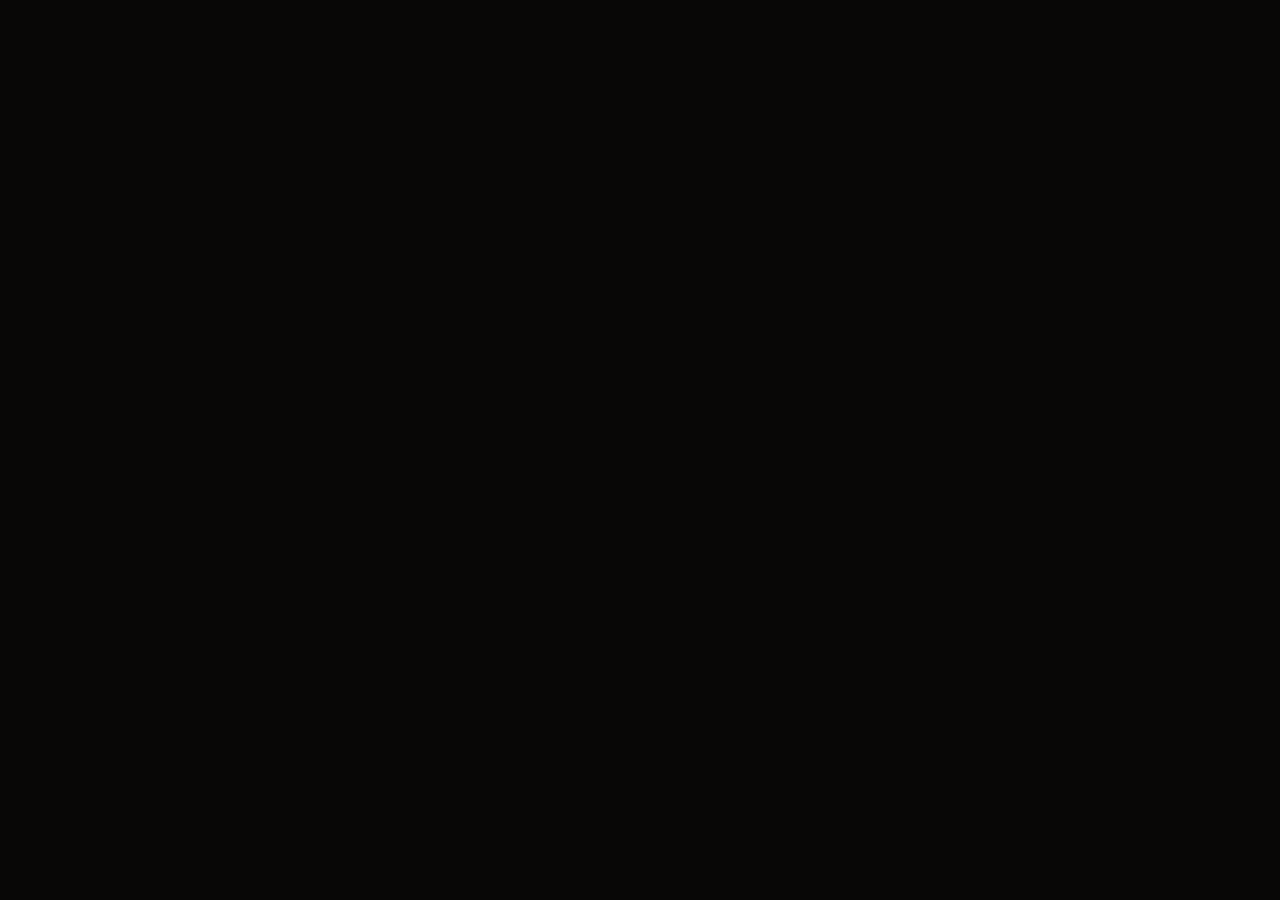
==== commit 97f50e97: "Combine invitation and RSVP on one page" ====
--- a/rsvp.html
+++ b/rsvp.html
@@ -1,16 +1 @@
-<!doctype html>
-<html lang="en">
-<head><meta charset="utf-8"><meta name="viewport" content="width=device-width, initial-scale=1"><meta name="theme-color" content="#080706"><meta name="robots" content="noindex,nofollow"><meta name="description" content="RSVP to Brian's invitation."><title>RSVP | Brian Eland</title><link rel="stylesheet" href="style.css?v=20261110-look2"><link rel="stylesheet" href="rsvp.css?v=20261110-look2"></head>
-<body class="rsvp-page"><div class="grain" aria-hidden="true"></div>
-<main class="rsvp-main"><article class="rsvp-card" aria-labelledby="rsvpPageTitle">
-<a class="rsvp-back" href="index.html#inviteTitle">&larr; Back to invitation</a>
-<p class="rsvp-event">Brian Eland's 70th birthday</p>
-<h1 id="rsvpPageTitle">SHALL WE<br>EXPECT YOU?</h1>
-<p class="rsvp-subtitle">We look forward to celebrating with you.</p>
-<p class="rsvp-help">Please RSVP to one of the contacts below.</p>
-<p class="rsvp-deadline">Reply by <time datetime="2026-11-21">Saturday, 21 November 2026</time>.</p>
-<div class="rsvp-contact-list"><article class="rsvp-contact"><h2 class="rsvp-contact-name">Samantha</h2><span class="rsvp-contact-phone">083 299 9176</span><a class="whatsapp-button" href="https://wa.me/27832999176?text=Hi%20Samantha%2C%20I'd%20like%20to%20RSVP%20for%20Brian%20Eland's%2070th%20birthday%20on%205%20December%202026.%0A%0AName%3A%20%0AAttending%20(yes%2Fno)%3A%20%0ANumber%20attending%3A%20" target="_blank" rel="noopener noreferrer" aria-label="RSVP to Samantha on WhatsApp">WhatsApp Samantha <span aria-hidden="true">&#8599;</span></a></article>
-<article class="rsvp-contact"><h2 class="rsvp-contact-name">Chantel</h2><span class="rsvp-contact-phone">071 870 3215</span><a class="whatsapp-button" href="https://wa.me/27718703215?text=Hi%20Chantel%2C%20I'd%20like%20to%20RSVP%20for%20Brian%20Eland's%2070th%20birthday%20on%205%20December%202026.%0A%0AName%3A%20%0AAttending%20(yes%2Fno)%3A%20%0ANumber%20attending%3A%20" target="_blank" rel="noopener noreferrer" aria-label="RSVP to Chantel on WhatsApp">WhatsApp Chantel <span aria-hidden="true">&#8599;</span></a></article>
-<article class="rsvp-contact"><h2 class="rsvp-contact-name">Shaun</h2><span class="rsvp-contact-phone">083 473 5245</span><a class="whatsapp-button" href="https://wa.me/27834735245?text=Hi%20Shaun%2C%20I'd%20like%20to%20RSVP%20for%20Brian%20Eland's%2070th%20birthday%20on%205%20December%202026.%0A%0AName%3A%20%0AAttending%20(yes%2Fno)%3A%20%0ANumber%20attending%3A%20" target="_blank" rel="noopener noreferrer" aria-label="RSVP to Shaun on WhatsApp">WhatsApp Shaun <span aria-hidden="true">&#8599;</span></a></article></div>
-<p class="rsvp-message-note">In WhatsApp, fill in your name, attendance and guest count, then tap Send.</p>
-</article></main></body></html>
+<!doctype html><html lang="en"><head><meta charset="utf-8"><meta name="viewport" content="width=device-width, initial-scale=1"><meta name="robots" content="noindex,nofollow"><meta http-equiv="refresh" content="0; url=index.html#rsvp"><link rel="canonical" href="index.html#rsvp"><title>Brian Eland</title><style>body{margin:0;min-height:100svh;display:grid;place-items:center;background:#080706;color:#e7cf90;font:18px/1.5 Georgia,serif}a{color:inherit;padding:24px;text-align:center}</style></head><body><a href="index.html#rsvp">Open Brian's invitation and RSVP</a></body></html>
